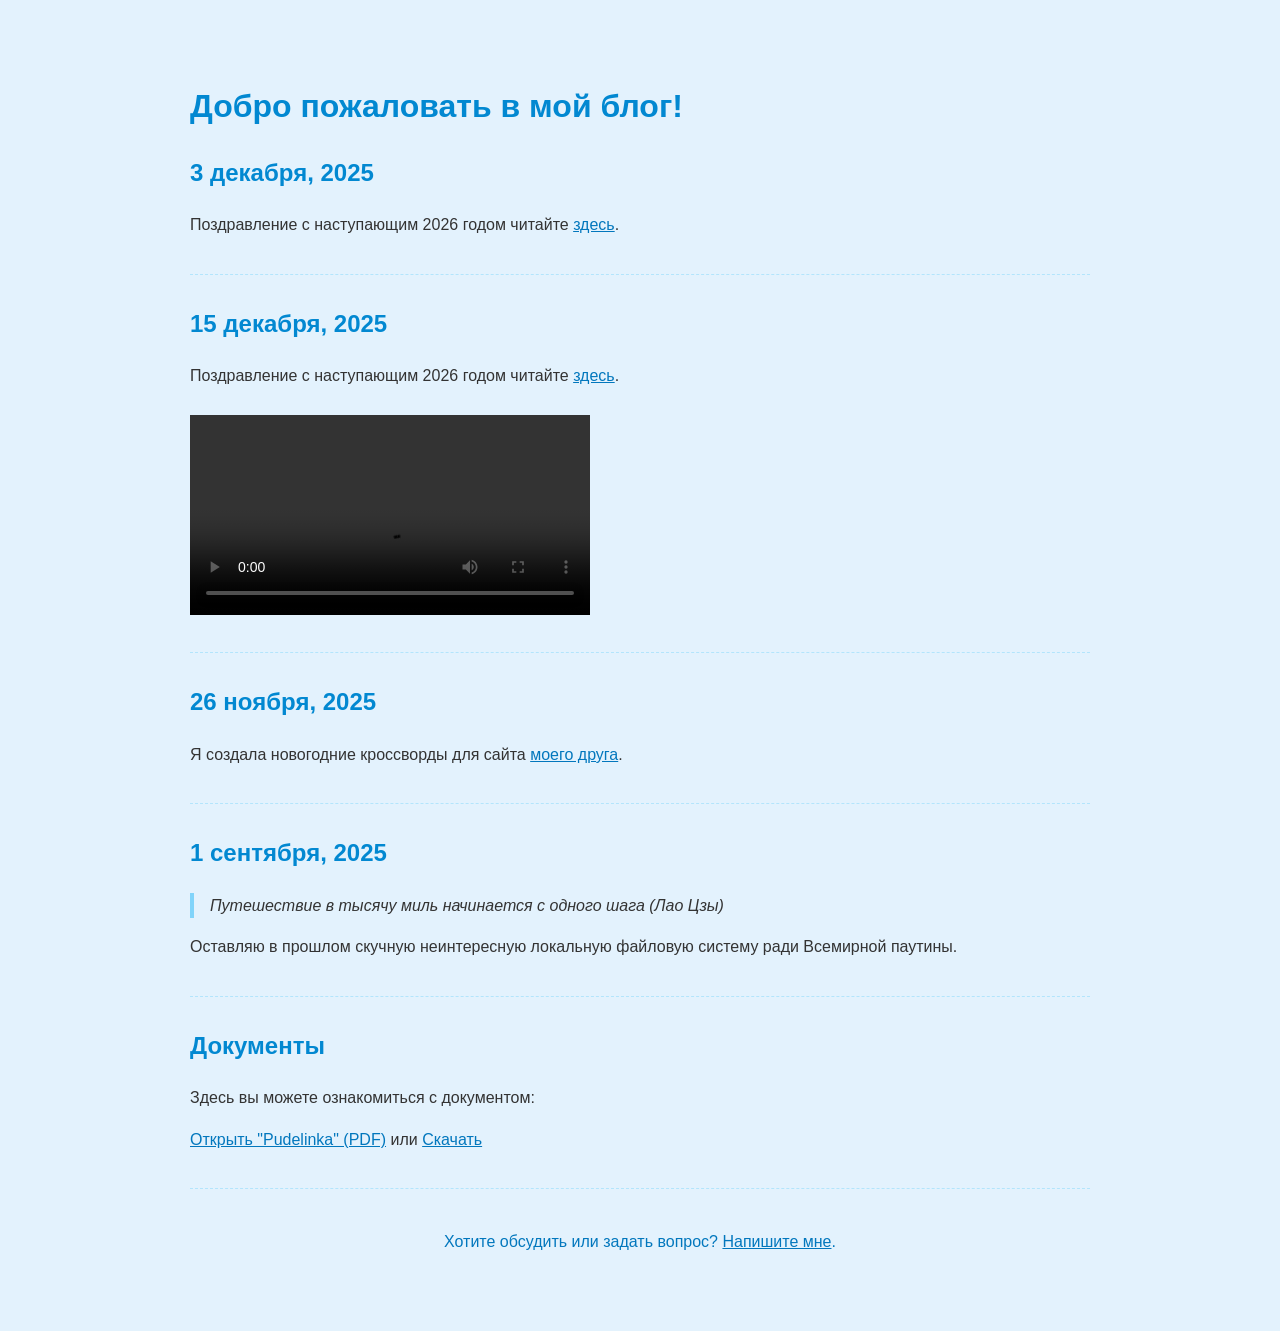
==== index.html @ 5c0caa59 "Update index.html" ====
<!DOCTYPE html>
<html lang="ru">
<head>
  <meta charset="UTF-8" />
  <meta name="viewport" content="width=device-width, initial-scale=1.0" />
  <title>Мой блог</title>
  <style>
    body {
      font-family: -apple-system, BlinkMacSystemFont, "Segoe UI", Roboto, sans-serif;
      line-height: 1.6;
      max-width: 900px;
      margin: 40px auto;
      padding: 20px;
      background-color: #e3f2fd; /* Нежно-голубой фон */
      color: #333;
    }
    h1, h2 {
      color: #0288d1; /* Голубой для заголовков */
    }
    blockquote {
      font-style: italic;
      margin: 16px 0;
      padding-left: 16px;
      border-left: 4px solid #81d4fa; /* Светло-голубая линия */
    }
    a {
      color: #0277bd; /* Темнее голубой для ссылок */
      text-decoration: underline;
    }
    a:hover {
      color: #01579b; /* Ещё темнее при наведении */
    }
    img {
      max-width: 100%;
      height: auto;
      margin: 10px 0;
      border-radius: 8px;
    }
    video {
      margin: 10px 0;
    }
    .post {
      margin-bottom: 30px;
      padding-bottom: 20px;
      border-bottom: 1px dashed #b3e5fc; /* Светло-голубая пунктирная линия */
    }
  </style>
</head>
<body>

  <h1>Добро пожаловать в мой блог!</h1>

  <!-- Запись от 3 декабря 2025 -->
  <div class="post">
    <h2>3 декабря, 2025</h2>
    <p>Поздравление с наступающим 2026 годом читайте <a href="Congratulations2026.html">здесь</a>.</p>
  </div>

  <!-- Запись от 15 декабря 2025 -->
  <div class="post">
    <h2>15 декабря, 2025</h2>
    <p>Поздравление с наступающим 2026 годом читайте <a href="ura.odt">здесь</a>.</p>
    <video controls width="400">
      <source src="newTree.mp4" type="video/mp4" />
      Ваш браузер не поддерживает элемент <video>, попробуйте обновить версию браузера.
    </video>
  </div>

  <!-- Запись от 26 ноября 2025 -->
  <div class="post">
    <h2>26 ноября, 2025</h2>
    <p>Я создала новогодние кроссворды для сайта <a href="http://адрес-сайта-друга/" title="Блог моего друга">моего друга</a>.</p>
  </div>

  <!-- Запись от 1 сентября 2025 -->
  <div class="post">
    <h2>1 сентября, 2025</h2>
    <blockquote>Путешествие в тысячу миль начинается с одного шага (Лао Цзы)</blockquote>
    <p>Оставляю в прошлом скучную неинтересную локальную файловую систему ради Всемирной паутины.</p>
  </div>

  <!-- Дополнительная запись (PDF) -->
  <div class="post">
    <h2>Документы</h2>
    <p>Здесь вы можете ознакомиться с документом:</p>
    <p>
      <a href="pudelinka.pdf" target="_blank">Открыть "Pudelinka" (PDF)</a> 
      или 
      <a href="pudelinka.pdf" download>Скачать</a>
    </p>
  </div>

  <!-- Контакт -->
  <footer style="margin-top: 40px; text-align: center; color: #0277bd;">
    <p>Хотите обсудить или задать вопрос? <a href="mailto:officialvivi69@gmail.com">Напишите мне</a>.</p>
  </footer>

</body>
</html>
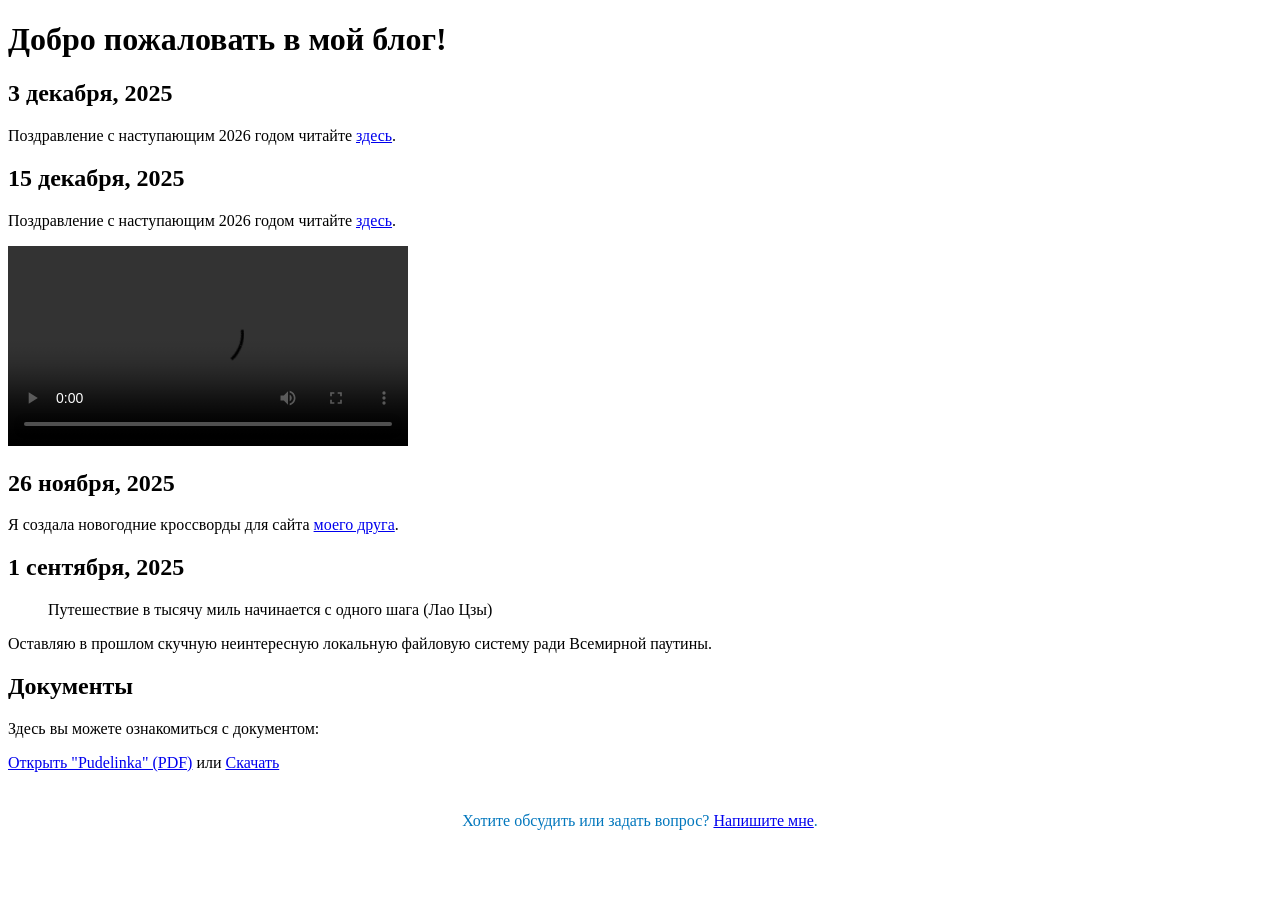
==== commit 0793ddfa: "Update index.html" ====
--- a/index.html
+++ b/index.html
@@ -4,47 +4,7 @@
   <meta charset="UTF-8" />
   <meta name="viewport" content="width=device-width, initial-scale=1.0" />
   <title>Мой блог</title>
-  <style>
-    body {
-      font-family: -apple-system, BlinkMacSystemFont, "Segoe UI", Roboto, sans-serif;
-      line-height: 1.6;
-      max-width: 900px;
-      margin: 40px auto;
-      padding: 20px;
-      background-color: #e3f2fd; /* Нежно-голубой фон */
-      color: #333;
-    }
-    h1, h2 {
-      color: #0288d1; /* Голубой для заголовков */
-    }
-    blockquote {
-      font-style: italic;
-      margin: 16px 0;
-      padding-left: 16px;
-      border-left: 4px solid #81d4fa; /* Светло-голубая линия */
-    }
-    a {
-      color: #0277bd; /* Темнее голубой для ссылок */
-      text-decoration: underline;
-    }
-    a:hover {
-      color: #01579b; /* Ещё темнее при наведении */
-    }
-    img {
-      max-width: 100%;
-      height: auto;
-      margin: 10px 0;
-      border-radius: 8px;
-    }
-    video {
-      margin: 10px 0;
-    }
-    .post {
-      margin-bottom: 30px;
-      padding-bottom: 20px;
-      border-bottom: 1px dashed #b3e5fc; /* Светло-голубая пунктирная линия */
-    }
-  </style>
+  
 </head>
 <body>
 
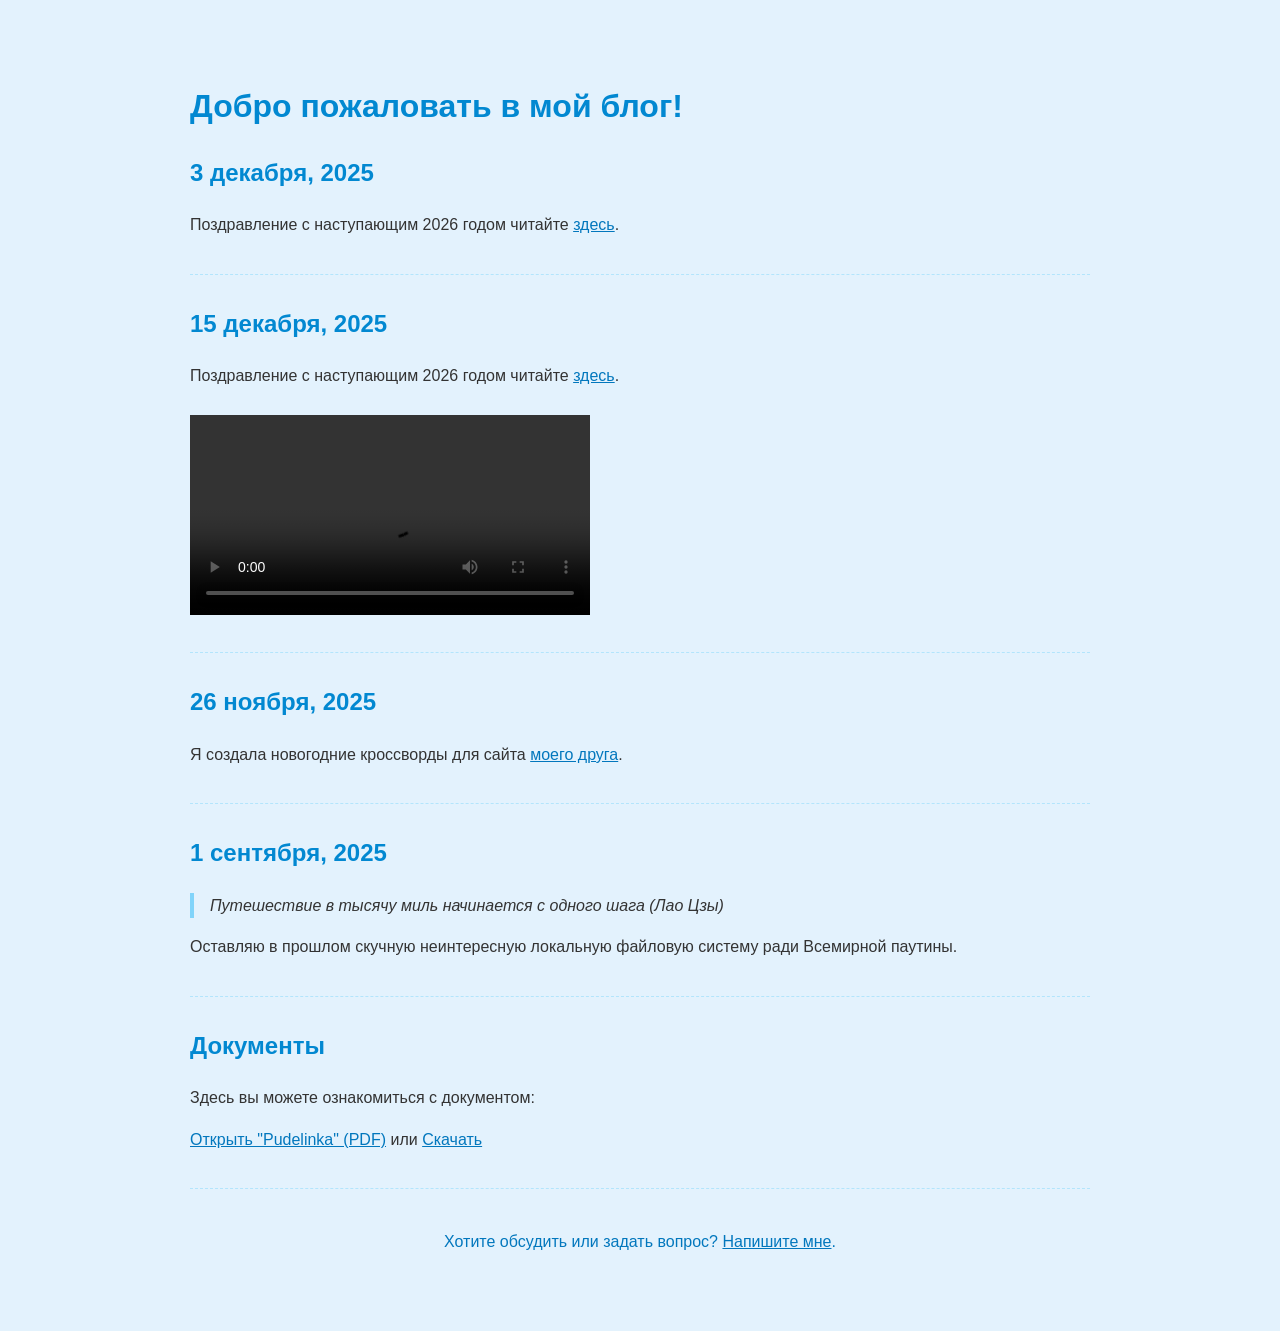
==== commit 413da31a: "Update index.html" ====
--- a/index.html
+++ b/index.html
@@ -1,9 +1,9 @@
 <!DOCTYPE html>
 <html lang="ru">
 <head>
-  <meta charset="UTF-8" />
-  <meta name="viewport" content="width=device-width, initial-scale=1.0" />
+  <meta charset="UTF-8" />  
   <title>Мой блог</title>
+  <link rel="stylesheet" href="style.css">
   
 </head>
 <body>
--- a/style.css
+++ b/style.css
@@ -0,0 +1,41 @@
+
+    body {
+      font-family: sans-serif;
+      line-height: 1.6;
+      max-width: 900px;
+      margin: 40px auto;
+      padding: 20px;
+      background-color: #e3f2fd; /* Нежно-голубой фон */
+      color: #333;
+    }
+    h1, h2 {
+      color: #0288d1; /* Голубой для заголовков */
+    }
+    blockquote {
+      font-style: italic;
+      margin: 16px 0;
+      padding-left: 16px;
+      border-left: 4px solid #81d4fa; /* Светло-голубая линия */
+    }
+    a {
+      color: #0277bd; /* Темнее голубой для ссылок */
+      text-decoration: underline;
+    }
+    a:hover {
+      color: #01579b; /* Ещё темнее при наведении */
+    }
+    img {
+      max-width: 100%;
+      height: auto;
+      margin: 10px 0;
+      border-radius: 8px;
+    }
+    video {
+      margin: 10px 0;
+    }
+    .post {
+      margin-bottom: 30px;
+      padding-bottom: 20px;
+      border-bottom: 1px dashed #b3e5fc; /* Светло-голубая пунктирная линия */
+    }
+
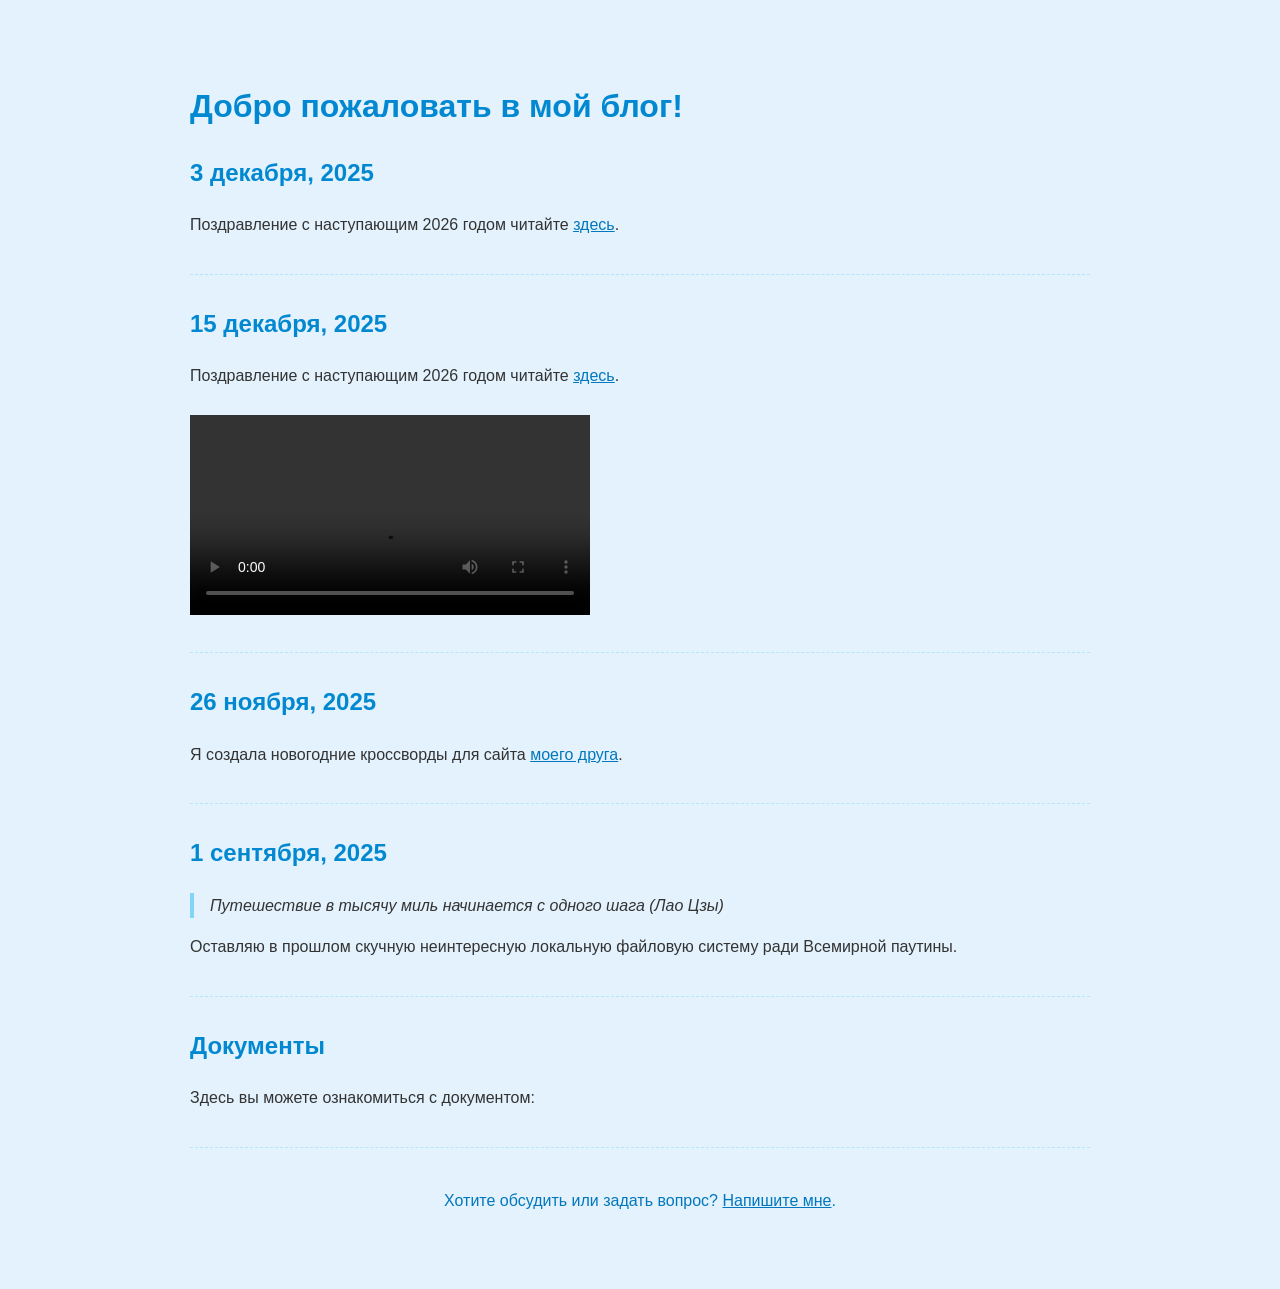
==== commit b1937cfc: "Update index.html" ====
--- a/index.html
+++ b/index.html
@@ -44,9 +44,7 @@
     <h2>Документы</h2>
     <p>Здесь вы можете ознакомиться с документом:</p>
     <p>
-      <a href="pudelinka.pdf" target="_blank">Открыть "Pudelinka" (PDF)</a> 
-      или 
-      <a href="pudelinka.pdf" download>Скачать</a>
+     
     </p>
   </div>
 
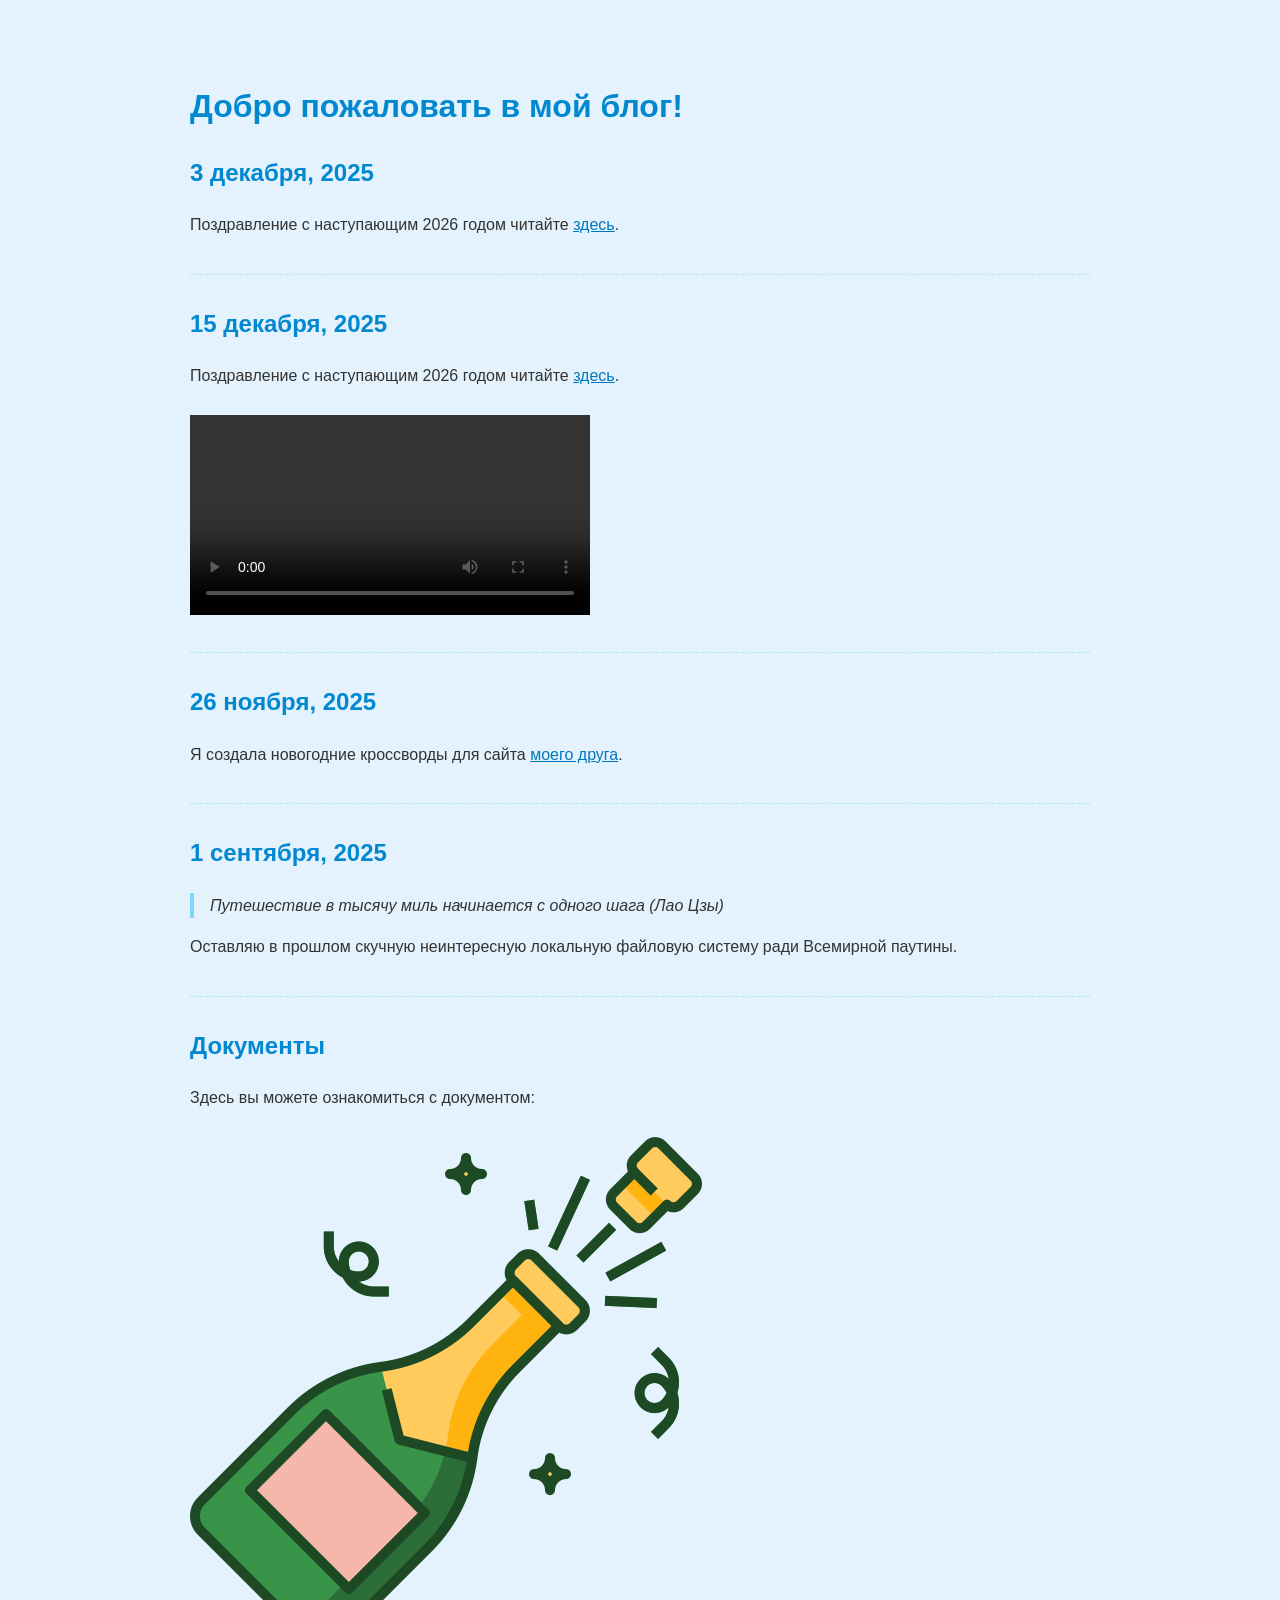
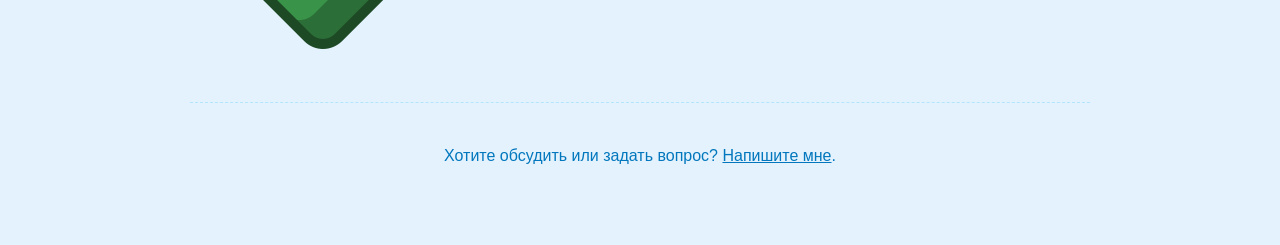
==== commit c9a98d34: "Update index.html" ====
--- a/index.html
+++ b/index.html
@@ -44,7 +44,7 @@
     <h2>Документы</h2>
     <p>Здесь вы можете ознакомиться с документом:</p>
     <p>
-     
+     <img src="Icons/icon.png" alt="Иконка">
     </p>
   </div>
 
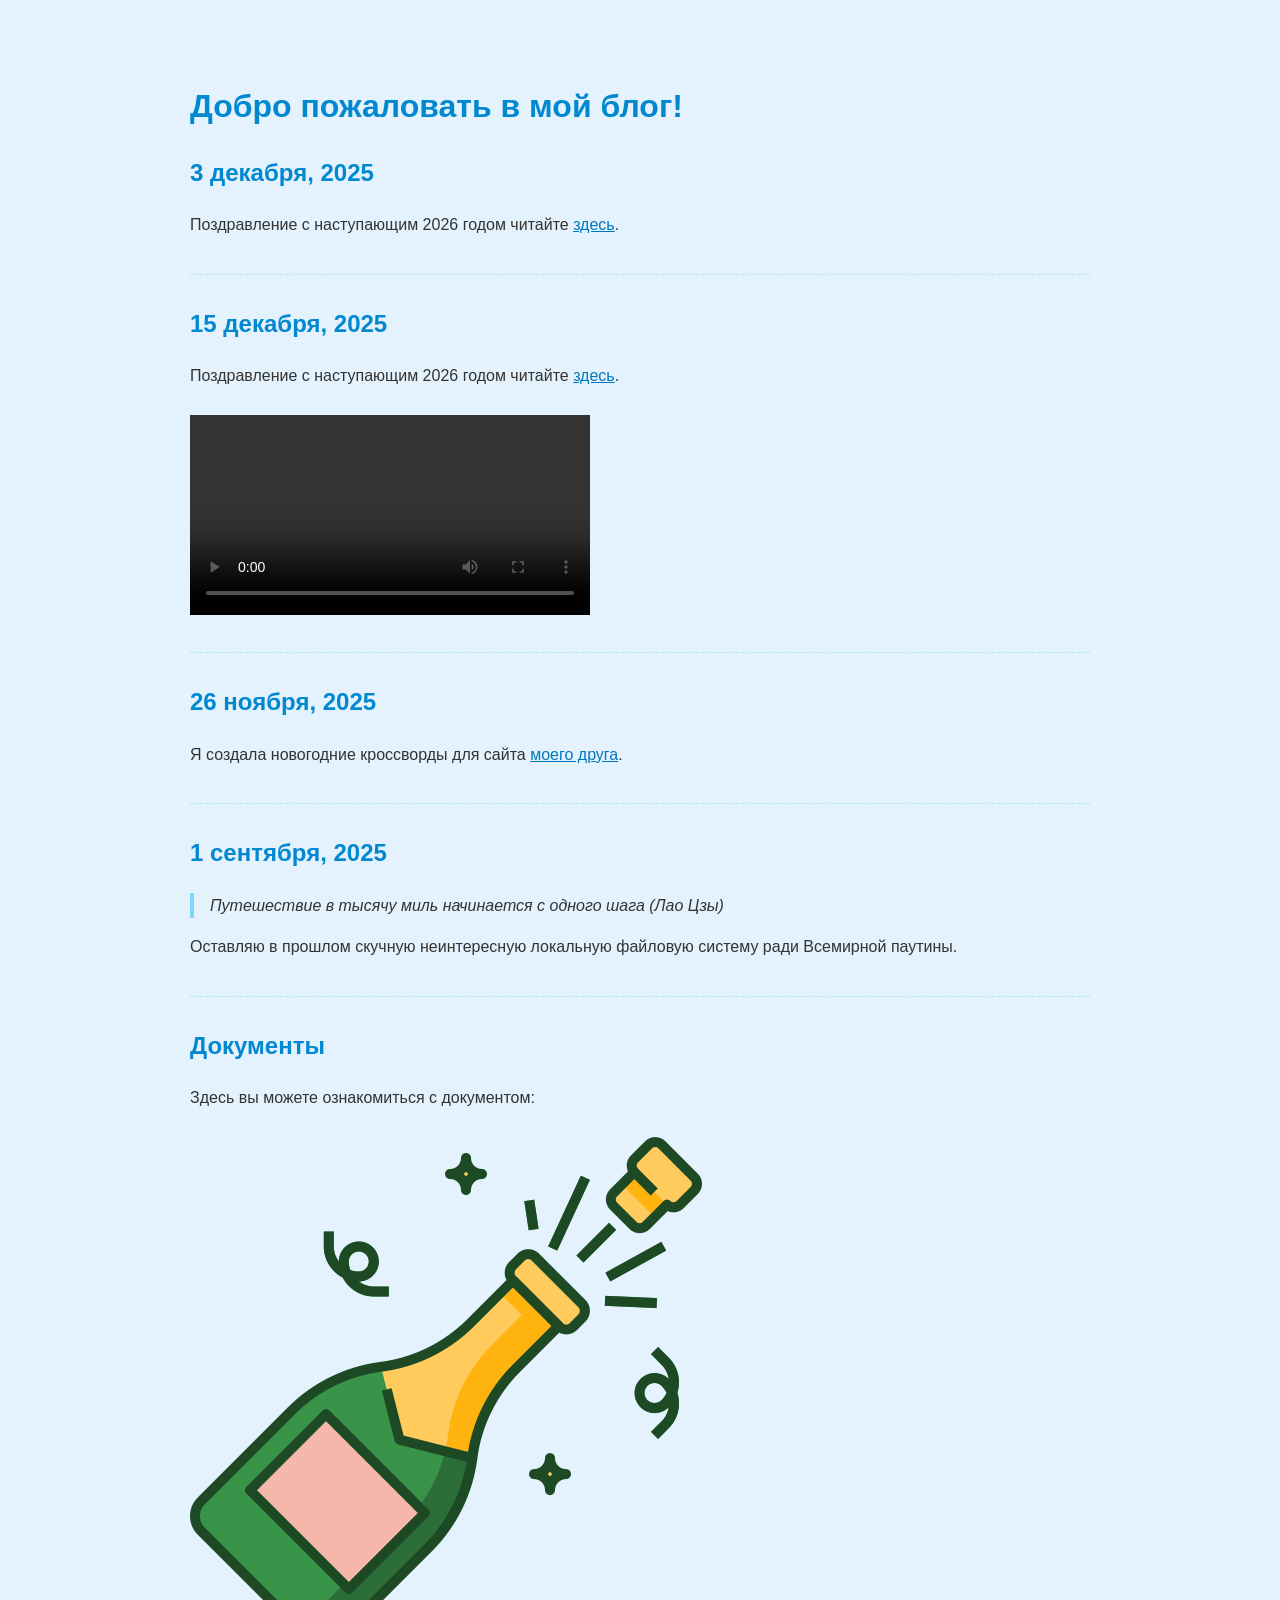
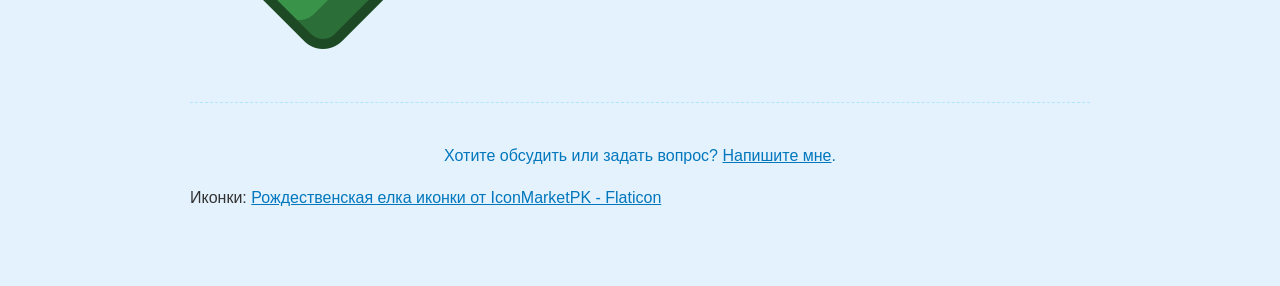
==== commit 478ee3cd: "Update index.html" ====
--- a/index.html
+++ b/index.html
@@ -53,5 +53,8 @@
     <p>Хотите обсудить или задать вопрос? <a href="mailto:officialvivi69@gmail.com">Напишите мне</a>.</p>
   </footer>
 
+<p> Иконки:
+  <a href="https://www.flaticon.com/ru/free-icons/-" title="Рождественская елка иконки">Рождественская елка иконки от IconMarketPK - Flaticon</a>
+</p>  
 </body>
 </html>
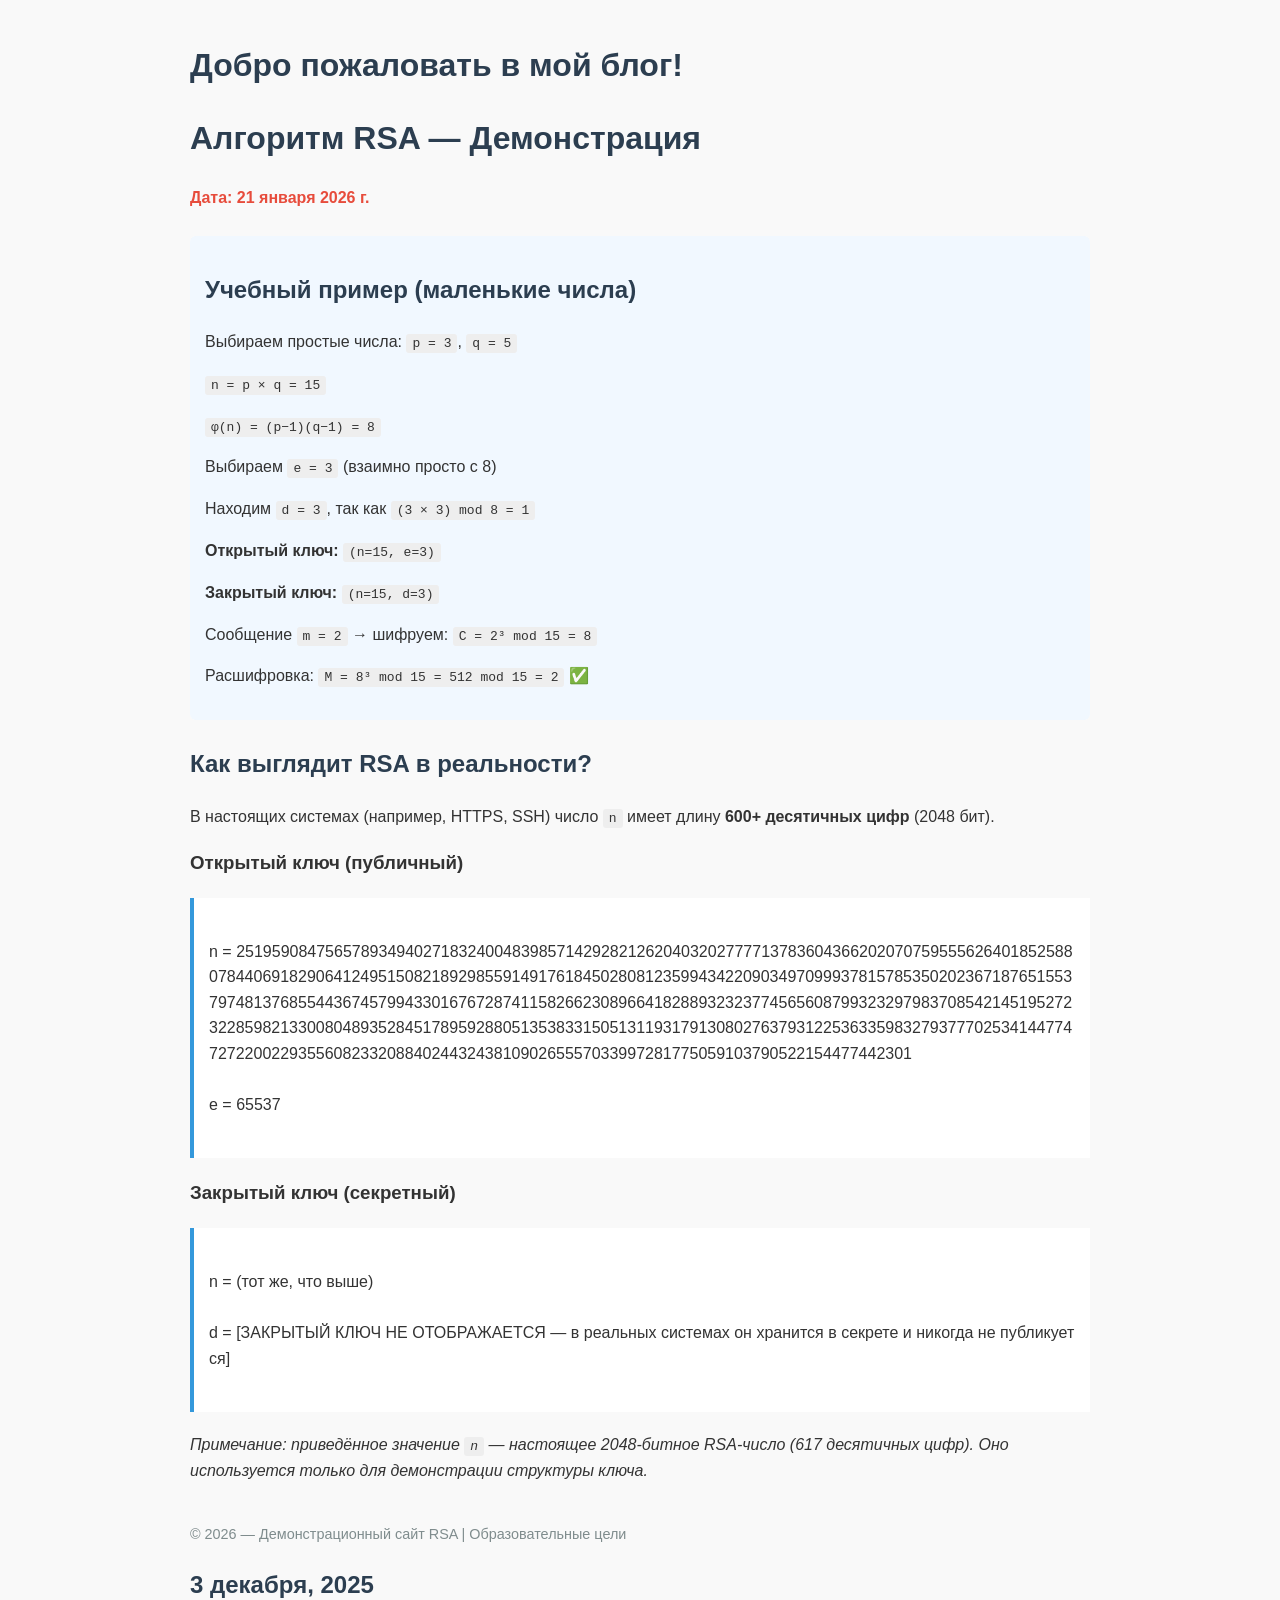
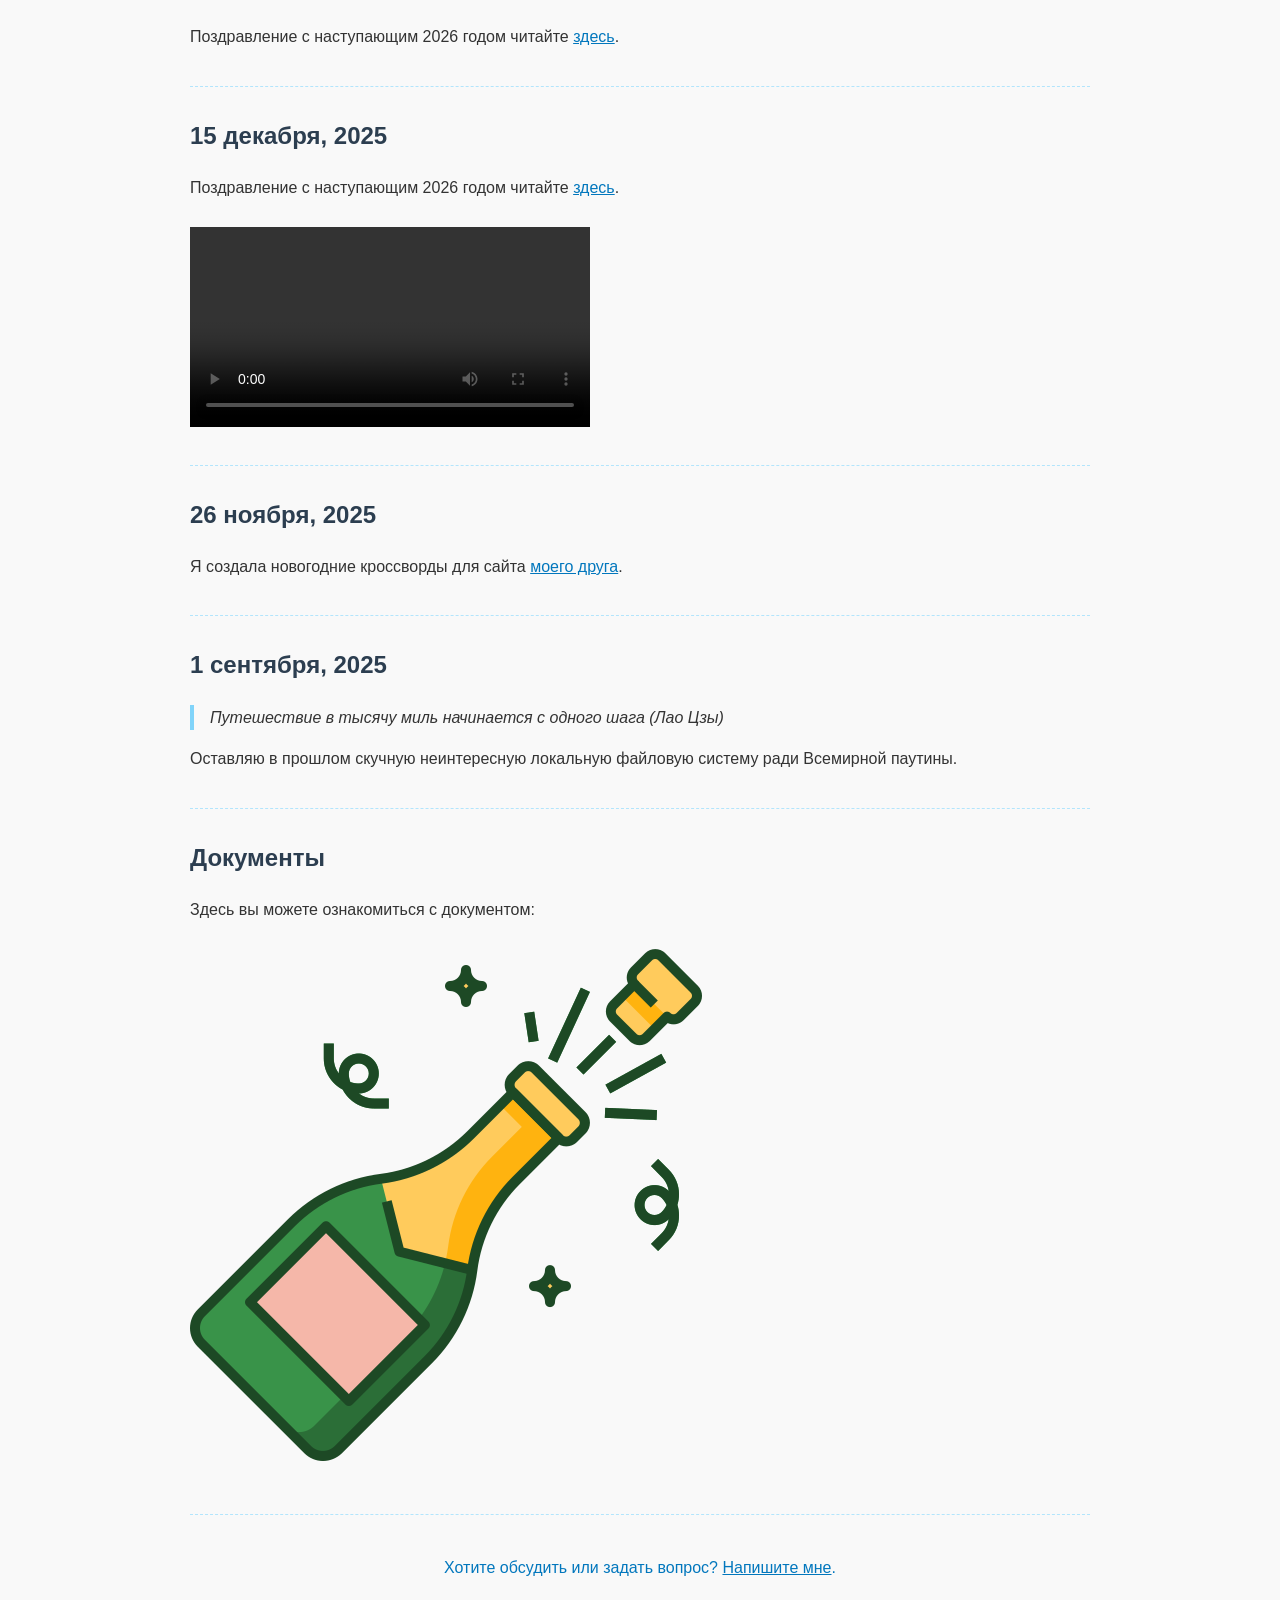
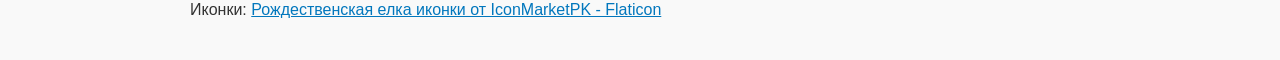
==== commit c6823397: "Update index.html" ====
--- a/index.html
+++ b/index.html
@@ -9,6 +9,92 @@
 <body>
 
   <h1>Добро пожаловать в мой блог!</h1>
+
+  <meta charset="UTF-8" />
+  <meta name="viewport" content="width=device-width, initial-scale=1.0"/>
+  <title>RSA Демонстрация</title>
+  <style>
+    body {
+      font-family: Arial, sans-serif;
+      line-height: 1.6;
+      max-width: 900px;
+      margin: 40px auto;
+      padding: 0 20px;
+      background-color: #f9f9f9;
+      color: #333;
+    }
+    h1, h2 {
+      color: #2c3e50;
+    }
+    .key-box {
+      background: #fff;
+      border-left: 4px solid #3498db;
+      padding: 15px;
+      margin: 20px 0;
+      overflow-x: auto;
+      white-space: pre-wrap;
+      word-break: break-all;
+    }
+    .small-example {
+      background: #f1f8ff;
+      padding: 15px;
+      border-radius: 6px;
+      margin: 25px 0;
+    }
+    .date {
+      font-weight: bold;
+      color: #e74c3c;
+    }
+    code {
+      background: #eee;
+      padding: 2px 6px;
+      border-radius: 3px;
+    }
+  </style>
+</head>
+<body>
+
+  <h1>Алгоритм RSA — Демонстрация</h1>
+
+  <p class="date">Дата: 21 января 2026 г.</p>
+
+  <div class="small-example">
+    <h2>Учебный пример (маленькие числа)</h2>
+    <p>Выбираем простые числа: <code>p = 3</code>, <code>q = 5</code></p>
+    <p><code>n = p × q = 15</code></p>
+    <p><code>φ(n) = (p−1)(q−1) = 8</code></p>
+    <p>Выбираем <code>e = 3</code> (взаимно просто с 8)</p>
+    <p>Находим <code>d = 3</code>, так как <code>(3 × 3) mod 8 = 1</code></p>
+    <p><strong>Открытый ключ:</strong> <code>(n=15, e=3)</code></p>
+    <p><strong>Закрытый ключ:</strong> <code>(n=15, d=3)</code></p>
+    <p>Сообщение <code>m = 2</code> → шифруем: <code>C = 2³ mod 15 = 8</code></p>
+    <p>Расшифровка: <code>M = 8³ mod 15 = 512 mod 15 = 2</code> ✅</p>
+  </div>
+
+  <h2>Как выглядит RSA в реальности?</h2>
+  <p>В настоящих системах (например, HTTPS, SSH) число <code>n</code> имеет длину <strong>600+ десятичных цифр</strong> (2048 бит).</p>
+
+  <h3>Открытый ключ (публичный)</h3>
+  <div class="key-box">
+n = [base64]
+
+e = 65537
+  </div>
+
+  <h3>Закрытый ключ (секретный)</h3>
+  <div class="key-box">
+n = (тот же, что выше)
+
+d = [ЗАКРЫТЫЙ КЛЮЧ НЕ ОТОБРАЖАЕТСЯ — в реальных системах он хранится в секрете и никогда не публикуется]
+  </div>
+
+  <p><em>Примечание: приведённое значение <code>n</code> — настоящее 2048-битное RSA-число (617 десятичных цифр). Оно используется только для демонстрации структуры ключа.</em></p>
+
+  <footer style="margin-top: 40px; color: #7f8c8d; font-size: 0.9em;">
+    &copy; 2026 — Демонстрационный сайт RSA | Образовательные цели
+  </footer>
+
+</body>
 
   <!-- Запись от 3 декабря 2025 -->
   <div class="post">
--- a/style.css
+++ b/style.css
@@ -38,4 +38,13 @@
       padding-bottom: 20px;
       border-bottom: 1px dashed #b3e5fc; /* Светло-голубая пунктирная линия */
     }
+@font-face {
+	font-family: "Pudelinka";
+	src: url("Fonts/pudelinka.ttf" ) format("truetype");
+	font-weight: normal;
+	font-style: normal;
+}
 
+p.quote { font-family: "Pudelinka", cursive;}
+
+
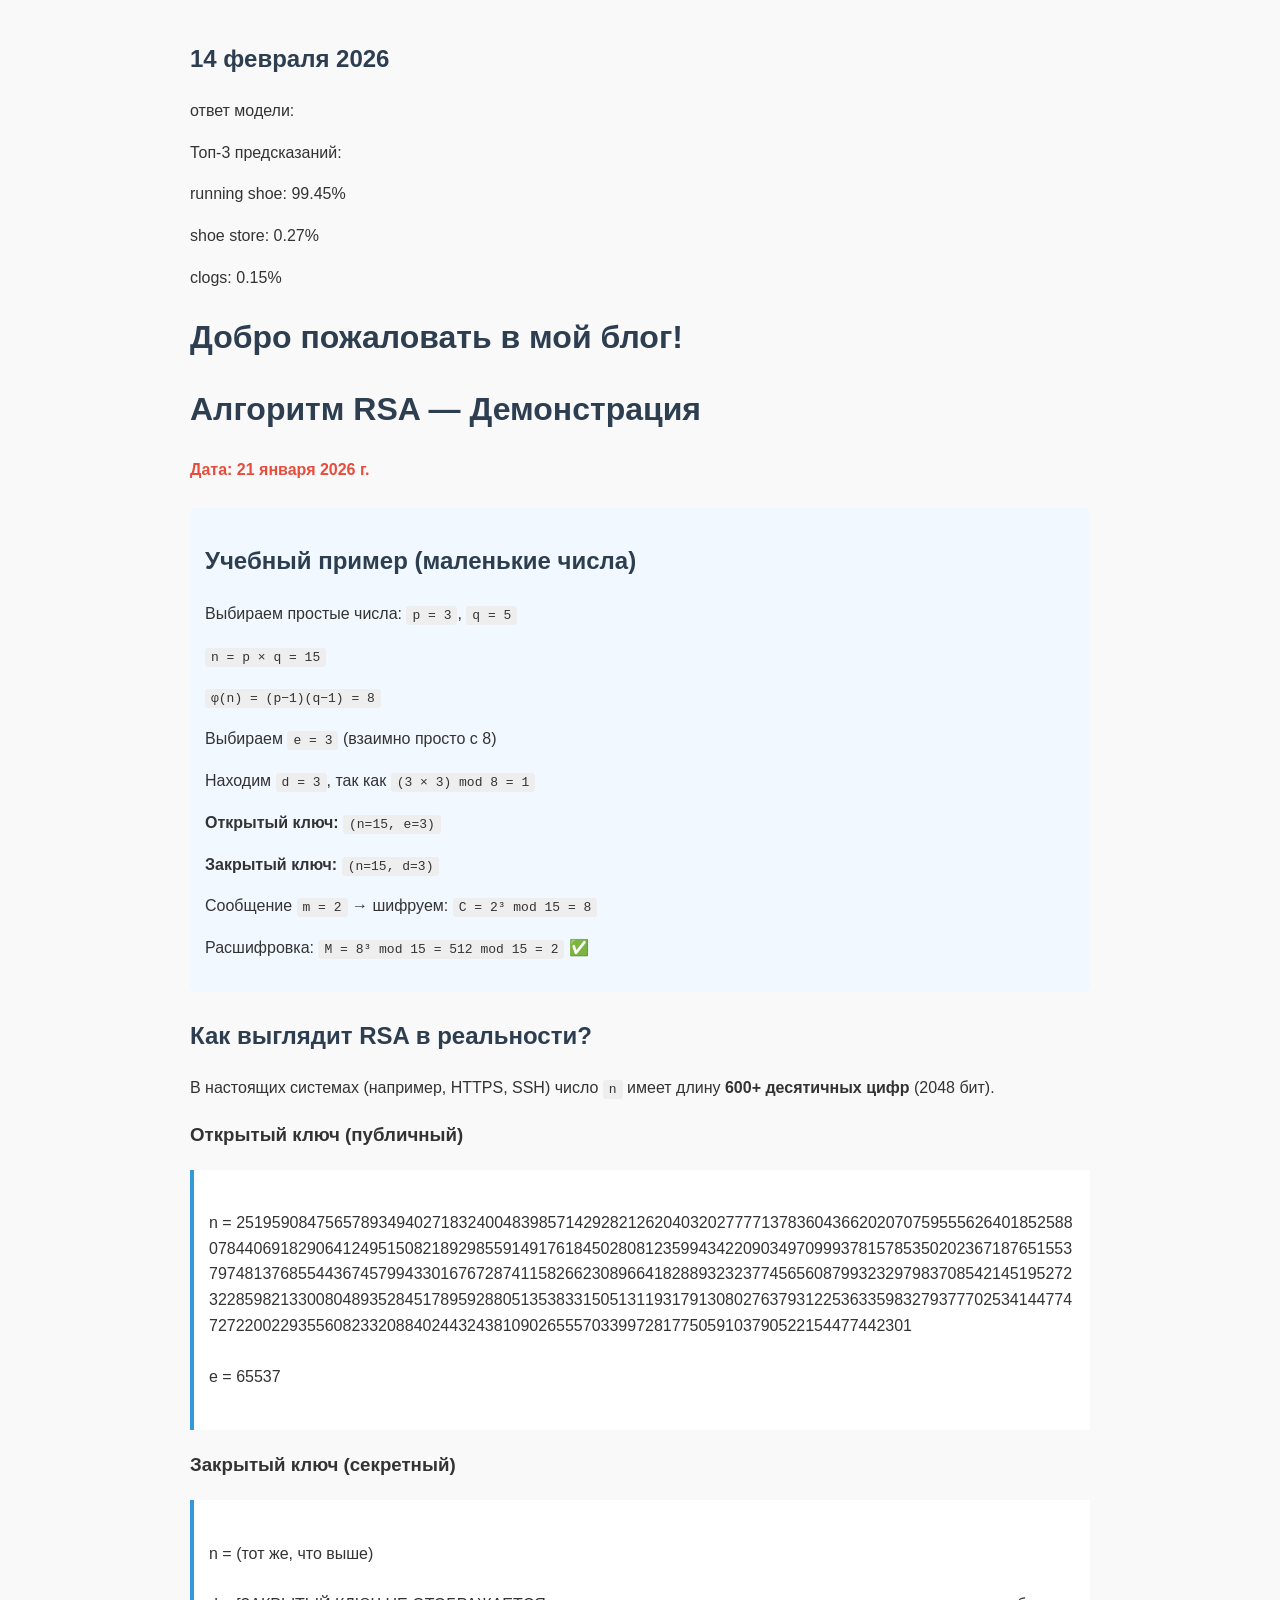
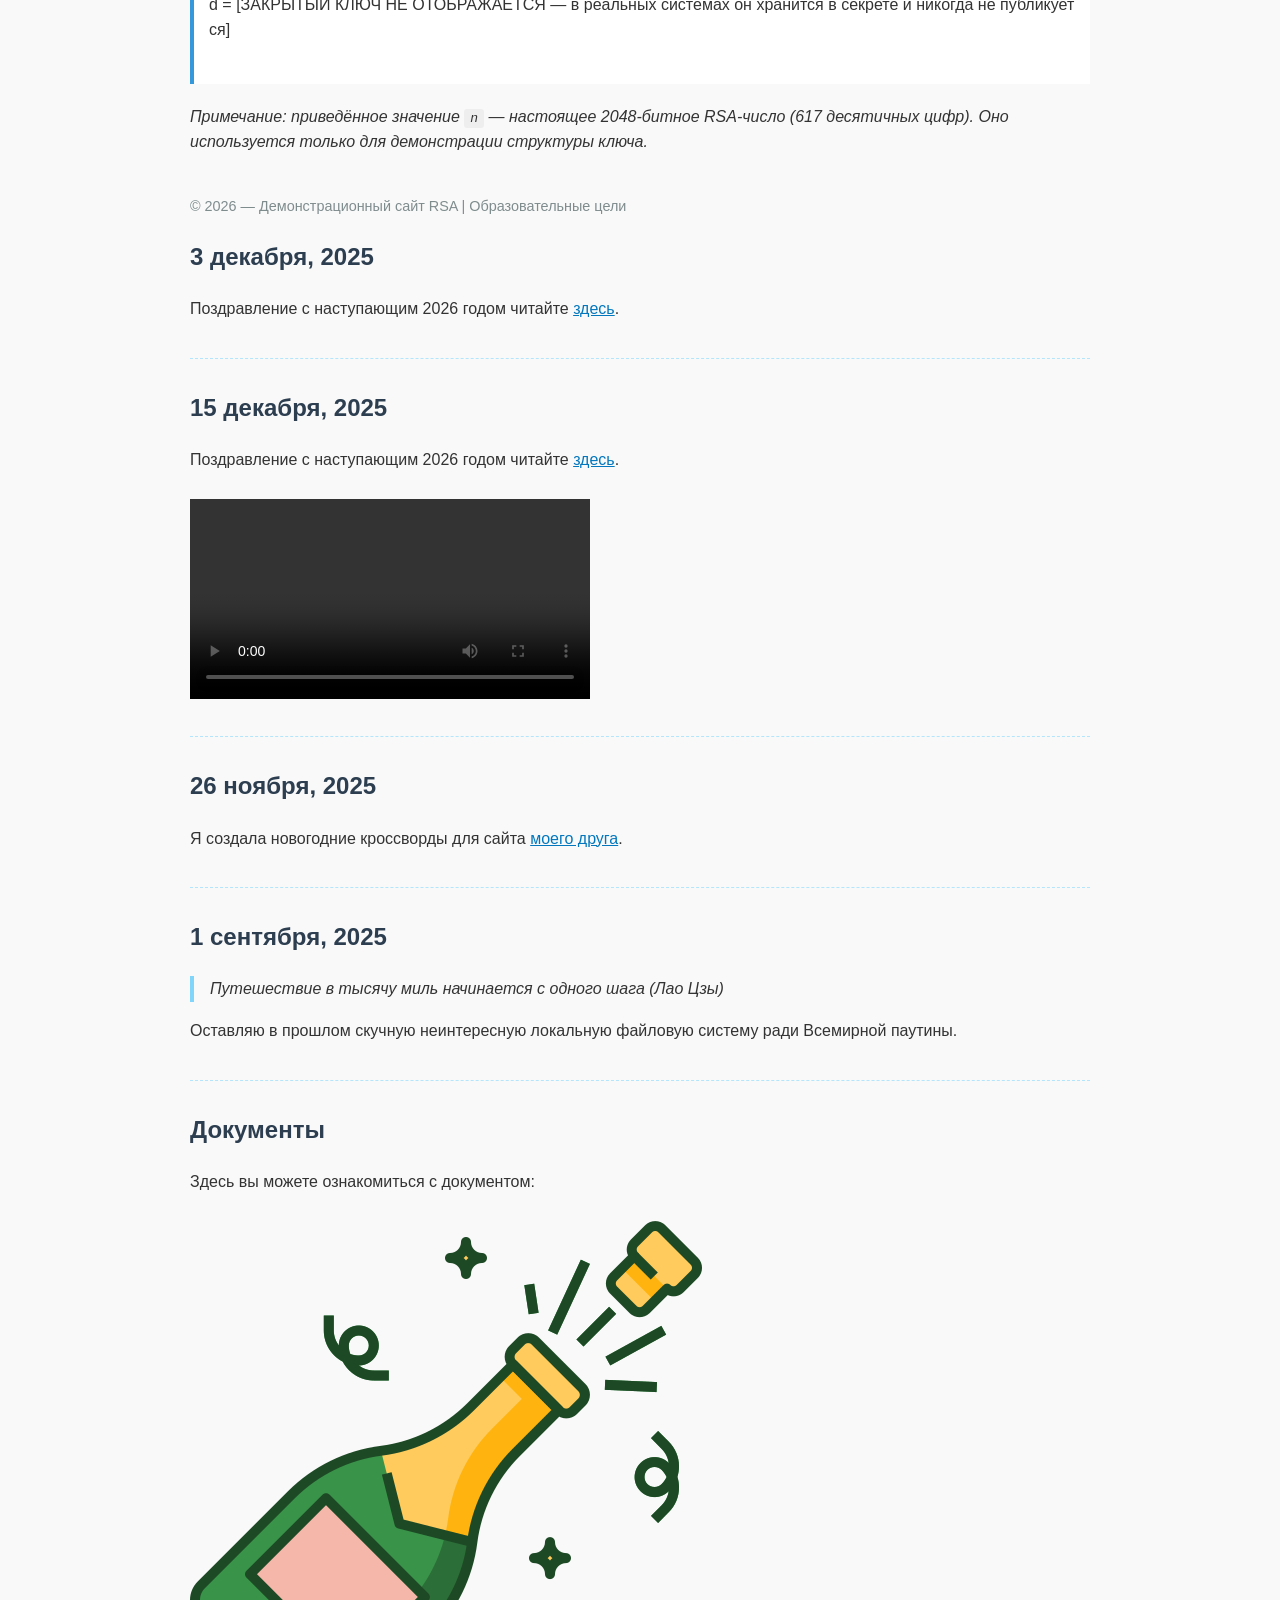
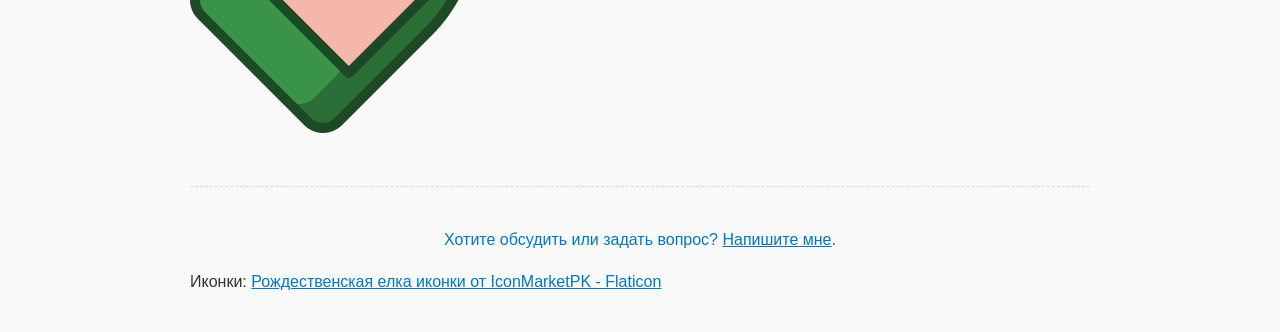
==== commit b3b476f3: "Update index.html" ====
--- a/index.html
+++ b/index.html
@@ -7,6 +7,12 @@
   
 </head>
 <body>
+  <h2> 14 февраля 2026 </h2>
+  <p>ответ модели:</p>
+  <p>Топ-3 предсказаний:</p>
+  <p>running shoe: 99.45%</p>
+  <p>shoe store: 0.27%</p>
+  <p>clogs: 0.15%</p>
 
   <h1>Добро пожаловать в мой блог!</h1>
 
